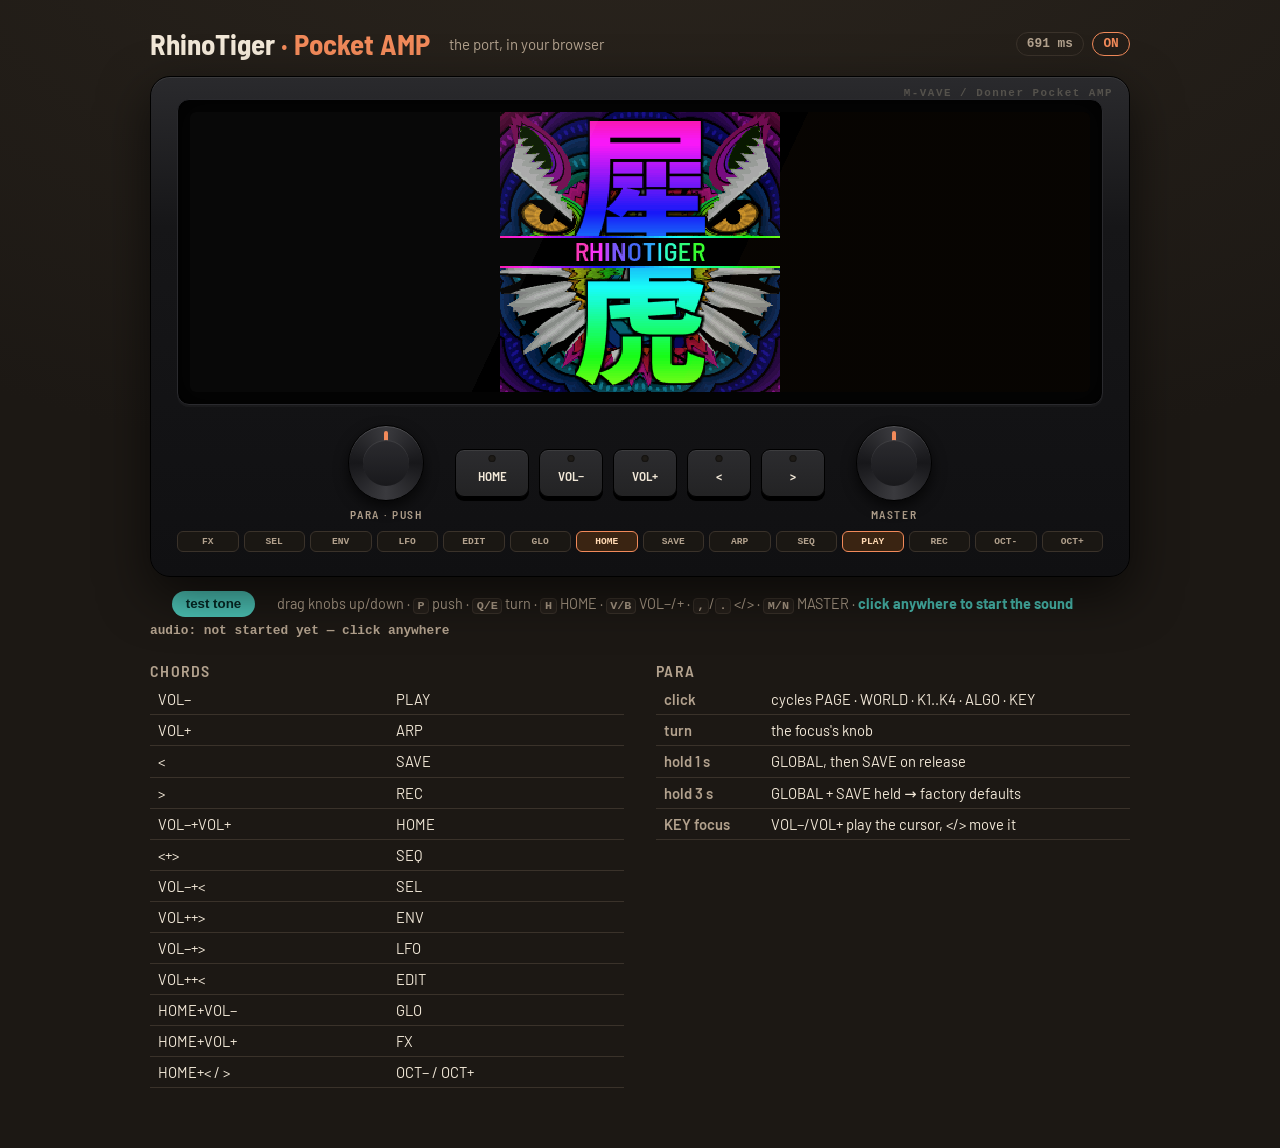
==== emulator/index.html @ 11b5d574 "Emulator page: audio diagnostics + test tone + error capture" ====
<!doctype html>
<html lang="en"><head><meta charset="utf-8">
<meta name="viewport" content="width=device-width, initial-scale=1">
<title>RhinoTiger · Pocket AMP — web emulator</title>
<link rel="preconnect" href="https://fonts.googleapis.com">
<link rel="preconnect" href="https://fonts.gstatic.com" crossorigin>
<link rel="stylesheet" href="https://fonts.googleapis.com/css2?family=Barlow:wght@400;600&family=Barlow+Semi+Condensed:wght@600;700&display=swap">
<style>
:root{--ground:#1c1814;--ink:#f2e8d8;--muted:#b3a28e;--rule:#3a322a;--card:#26201b;--accent:#f28a5a;--teal:#4cc3b6;--bad:#ff8a73;--focus:#79adff}
*{box-sizing:border-box}
body{background:radial-gradient(1200px 600px at 50% -10%,#2a241d,var(--ground));color:var(--ink);margin:0;padding:28px 18px 60px;font:400 15px/1.5 "Barlow","Segoe UI",system-ui,sans-serif}
main{max-width:980px;margin:0 auto}
header{display:flex;flex-wrap:wrap;gap:.4rem 1.2rem;align-items:center;margin:0 0 1rem}
h1{font:700 1.8rem/1.1 "Barlow Semi Condensed","Barlow",sans-serif;margin:0}
h1 em{font-style:normal;color:var(--accent)}
header p{margin:0;color:var(--muted)}
.chip{font:600 .8rem ui-monospace,monospace;padding:.25em .8em;border:1px solid var(--rule);border-radius:999px;color:var(--muted)}
.chip b{color:var(--ink)}
.chip.on{border-color:var(--accent);color:var(--accent)}
.pa{position:relative;border-radius:20px;padding:22px 26px 24px;background:linear-gradient(180deg,#2a2a2d,#161618 30%,#101012);border:1px solid #000;box-shadow:0 18px 50px #0009, inset 0 1px 0 #ffffff14}
.pa .model{position:absolute;top:10px;right:16px;color:#55524c;font:600 .68rem ui-monospace,monospace;letter-spacing:.14em}
.scr{background:#050505;border-radius:12px;padding:12px;border:1px solid #2a2a2e;box-shadow:inset 0 0 30px #000, 0 2px 0 #ffffff08}
.scr .glass{border-radius:6px;overflow:hidden;background:#000;position:relative}
canvas{display:block;width:280px;height:280px;margin:0 auto;image-rendering:pixelated}
.scr .glass::after{content:"";position:absolute;inset:0;background:linear-gradient(115deg,#ffffff08 0 40%,transparent 40% 60%,#ff9a3c07 60% 100%);pointer-events:none}
.rowctl{display:flex;align-items:center;gap:14px;margin-top:20px;flex-wrap:wrap;justify-content:center}
.knobmod{display:flex;flex-direction:column;align-items:center;gap:6px;min-width:110px}
.knobmod .lbl{font:600 .72rem "Barlow Semi Condensed","Barlow",sans-serif;letter-spacing:.14em;color:var(--muted);text-transform:uppercase}
.knob{width:76px;height:76px;border-radius:50%;position:relative;cursor:ns-resize;touch-action:none;background:conic-gradient(#3a3a3e,#17171a,#3a3a3e,#17171a,#3a3a3e);border:1px solid #000;box-shadow:0 6px 14px #000a, inset 0 1px 0 #ffffff22}
.knob::after{content:"";position:absolute;inset:14px;border-radius:50%;background:linear-gradient(180deg,#2b2b2f,#19191c);box-shadow:inset 0 1px 0 #ffffff18}
.knob::before{content:"";position:absolute;top:5px;left:50%;width:4px;height:15px;background:var(--accent);transform:translateX(-50%) rotate(var(--rot,0deg));transform-origin:50% 33px;border-radius:2px;transition:transform .06s}
.knob.held{box-shadow:0 6px 14px #000a, inset 0 0 0 2px #f28a5a44}
.pads{display:flex;gap:10px}
.pad{position:relative;width:64px;padding:18px 4px 12px;text-align:center;cursor:pointer;user-select:none;touch-action:manipulation;background:linear-gradient(180deg,var(--alum2,#2c2c2f),var(--alum,#232324));border:1px solid #000;border-radius:9px;box-shadow:0 4px 0 #000, inset 0 1px 0 #ffffff14;font:600 .82rem "Barlow Semi Condensed","Barlow",sans-serif}
.pad .n{position:absolute;top:5px;left:50%;transform:translateX(-50%);width:7px;height:7px;border-radius:50%;background:#1f1c18;box-shadow:inset 0 0 2px #000}
.pad.on{background:linear-gradient(180deg,#8a4a22,#6e3a1a);box-shadow:0 4px 0 #000, inset 0 0 14px #ff9a3c33}
.pad.on .n{background:var(--accent);box-shadow:0 0 10px var(--accent)}
.pad.home{width:74px}
.leds{display:flex;flex-wrap:wrap;gap:5px;margin-top:10px}
.vled{flex:1 1 56px;min-width:56px;padding:4px 2px;text-align:center;font:600 .6rem ui-monospace,monospace;color:var(--muted);border:1px solid var(--rule);border-radius:6px;background:#1a1713}
.vled.on{color:#ffd9b3;border-color:var(--accent);background:#3a2412}
.help{display:grid;grid-template-columns:repeat(auto-fit,minmax(300px,1fr));gap:1rem 2rem;margin-top:1.4rem}
.help h2{font:600 1rem "Barlow Semi Condensed","Barlow",sans-serif;margin:0 0 .3rem;color:var(--muted);letter-spacing:.08em;text-transform:uppercase}
table{border-collapse:collapse;width:100%}
td,th{padding:.25rem .5rem;border-bottom:1px solid var(--rule);text-align:left;font-size:.92rem}
th{color:var(--muted);font-weight:600}
kbd{font:600 .82em ui-monospace,monospace;background:var(--card);border:1px solid var(--rule);border-radius:4px;padding:0 .3em}
#alert{color:var(--bad);font-weight:600;min-height:1.2em}
.start{position:absolute;inset:0;display:grid;place-items:center;background:rgba(10,11,13,.65);border-radius:20px;z-index:5}
.start[hidden]{display:none}
.start .boot{font:600 1.1rem "Barlow Semi Condensed","Barlow",sans-serif;letter-spacing:.1em;color:var(--accent)}
@media (max-width:700px){ canvas{width:100%;height:auto} .rowctl{gap:10px} .pad{width:56px} .knob{width:64px;height:64px} }
</style></head><body>
<main>
<header>
 <h1>RhinoTiger <em>· Pocket AMP</em></h1>
 <p>the port, in your browser</p>
 <div style="margin-left:auto;display:flex;gap:.5rem;flex-wrap:wrap">
  <span class="chip" id="chip-ms">0 ms</span>
  <span class="chip on" id="chip-state">starting…</span>
 </div>
</header>

<div class="pa">
 <div class="model">M-VAVE / Donner Pocket AMP</div>
 <div class="scr">
  <div class="glass"><canvas id="cv" width="240" height="240"></canvas></div>
 </div>
 <div class="rowctl">
  <div class="knobmod"><div class="knob" id="knob-para"></div><div class="lbl">PARA · push</div></div>
  <div class="pads">
   <span class="pad home" data-b="1">HOME<span class="n"></span></span>
   <span class="pad" data-b="2">VOL−<span class="n"></span></span>
   <span class="pad" data-b="3">VOL+<span class="n"></span></span>
   <span class="pad" data-b="4">&lt;<span class="n"></span></span>
   <span class="pad" data-b="5">&gt;<span class="n"></span></span>
  </div>
  <div class="knobmod"><div class="knob" id="knob-master"></div><div class="lbl">MASTER</div></div>
 </div>
 <div class="leds" id="leds"></div>
 <div class="start" id="start"><span class="boot">starting…</span></div>
</div>

<div class="row" style="display:flex;flex-wrap:wrap;gap:.5rem 1.4rem;margin-top:.9rem;align-items:center">
 <span id="alert"></span>
 <button id="tone" type="button" style="border-radius:999px;padding:.4em 1em;background:var(--teal);color:#062a26;font-weight:600;border:0">test tone</button>
 <span style="color:var(--muted);font-size:.9rem">drag knobs up/down · <kbd>P</kbd> push · <kbd>Q/E</kbd> turn ·
  <kbd>H</kbd> HOME · <kbd>V/B</kbd> VOL−/+ · <kbd>,</kbd>/<kbd>.</kbd> &lt;/&gt; · <kbd>M/N</kbd> MASTER ·
  <b style="color:var(--teal)">click anywhere to start the sound</b></span>
</div>
<div id="aidiag" style="margin-top:.4rem;color:var(--muted);font:600 .8rem ui-monospace,monospace"></div>

<div class="help">
 <div><h2>chords</h2><table>
  <tr><td>VOL−</td><td>PLAY</td></tr>
  <tr><td>VOL+</td><td>ARP</td></tr>
  <tr><td>&lt;</td><td>SAVE</td></tr>
  <tr><td>&gt;</td><td>REC</td></tr>
  <tr><td>VOL−+VOL+</td><td>HOME</td></tr>
  <tr><td>&lt;+&gt;</td><td>SEQ</td></tr>
  <tr><td>VOL−+&lt;</td><td>SEL</td></tr>
  <tr><td>VOL++&gt;</td><td>ENV</td></tr>
  <tr><td>VOL−+&gt;</td><td>LFO</td></tr>
  <tr><td>VOL++&lt;</td><td>EDIT</td></tr>
  <tr><td>HOME+VOL−</td><td>GLO</td></tr>
  <tr><td>HOME+VOL+</td><td>FX</td></tr>
  <tr><td>HOME+&lt; / &gt;</td><td>OCT− / OCT+</td></tr>
 </table></div>
 <div><h2>PARA</h2><table>
  <tr><th>click</th><td>cycles PAGE · WORLD · K1..K4 · ALGO · KEY</td></tr>
  <tr><th>turn</th><td>the focus's knob</td></tr>
  <tr><th>hold 1 s</th><td>GLOBAL, then SAVE on release</td></tr>
  <tr><th>hold 3 s</th><td>GLOBAL + SAVE held → factory defaults</td></tr>
  <tr><th>KEY focus</th><td>VOL−/VOL+ play the cursor, &lt;/&gt; move it</td></tr>
 </table></div>
</div>
</main>

<script>
"use strict";
const cv=document.getElementById('cv'),ctx=cv.getContext('2d');
const BTN=["FX","SEL","ENV","LFO","EDIT","GLO","HOME","SAVE","ARP","SEQ","PLAY","REC","OCT-","OCT+"];
let ex=null, mem=null, mask=0, master=4096, rot=0, firstFrame=false;

async function loadWasm(){
 const bytes=await (await fetch('app.wasm')).arrayBuffer();
 const imports={
  env:new Proxy({}, {get:()=>()=>0}),
  wasi_snapshot_preview1:new Proxy({}, {get:()=>()=>0})
 };
 const {instance}=await WebAssembly.instantiate(bytes,imports);
 ex=instance.exports; mem=ex.memory;
 ex.web_boot();
 document.getElementById('start').hidden=true;
}
function sendMask(){ if(ex) ex.web_pa(mask, Date.now(), 0, master); }
function enc(d){ if(ex){ rot+=d*18; document.getElementById('knob-para').style.setProperty('--rot',(rot%360)+'deg'); ex.web_pa(mask, Date.now(), d, master); } }
function setMaster(v){ master=Math.max(0,Math.min(4096,v)); if(ex) ex.web_pa(mask, Date.now(), 0, master); }
function bit(b,on){ if(on)mask|=1<<b; else mask&=~(1<<b); const el=document.querySelector('[data-b="'+b+'"]'); if(el)el.classList.toggle('on',on); sendMask(); }

document.querySelectorAll('.pad[data-b]').forEach(el=>{
 const b=+el.dataset.b;
 el.addEventListener('pointerdown',e=>{e.preventDefault();bit(b,true);});
 ['pointerup','pointerleave','pointercancel'].forEach(ev=>el.addEventListener(ev,()=>bit(b,false)));
});
function attachKnob(id,kind){ const el=document.getElementById(id); let down=false,y0=0,acc=0;
 el.addEventListener('pointerdown',e=>{e.preventDefault();down=true;y0=e.clientY;acc=0;el.classList.add('held');});
 window.addEventListener('pointermove',e=>{ if(!down)return; const dy=y0-e.clientY; y0=e.clientY;
  if(kind==='para'){ acc+=dy; while(acc>=12){enc(1);acc-=12;} while(acc<=-12){enc(-1);acc+=12;} }
  else setMaster(master+dy*24); });
 window.addEventListener('pointerup',()=>{ if(down){down=false;el.classList.remove('held');} });
 el.addEventListener('wheel',e=>{e.preventDefault(); if(kind==='para')enc(e.deltaY<0?1:-1); else setMaster(master+(e.deltaY<0?128:-128)); },{passive:false});
}
attachKnob('knob-para','para');
attachKnob('knob-master','master');
document.getElementById('knob-para').addEventListener('pointerdown',()=>bit(0,true));
document.getElementById('knob-para').addEventListener('pointerup',()=>bit(0,false));
window.addEventListener('keydown',e=>{
 const k=e.key.toLowerCase(), map={'p':0,'h':1,'v':2,'b':3,'q':4,',':4,'.':5};
 if(k==='q'||k==='e')enc(k==='q'?-1:1);
 else if(k==='m'||k==='n')setMaster(master+(k==='m'?-128:128));
 else if(k in map&&!e.repeat)bit(map[k],true);
});
window.addEventListener('keyup',e=>{const k=e.key.toLowerCase(),map={'p':0,'h':1,'v':2,'b':3,'q':4,',':4,'.':5};if(k in map)bit(map[k],false);});

let actx=null,nextT=0,audioPushed=0;
function audioInit(){
 if(!actx){ const AC=window.AudioContext||window.webkitAudioContext; if(!AC)return; actx=new AC(); nextT=actx.currentTime+0.1; }
 if(actx.state!=='running'){ try{ actx.resume(); }catch(e){} }
}
['pointerdown','keydown'].forEach(ev=>window.addEventListener(ev,audioInit));
/* real-time scheduler: render as many frames as wall-clock time has passed,
   so the simulated device runs ~1:1. The audio queue follows the same
   cadence; if the tab throttles, we skip stale audio rather than spin. */
const MAX_PENDING=0.35;
let rendered=0, t0=0;
function startPump(){ t0=performance.now(); rendered=0; requestAnimationFrame(pump); }
function pump(){
 const target=(performance.now()-t0)/1000*44100;
 let delta=target-rendered;
 if(delta>44100*2){ rendered=target-44100; delta=44100; }   // catch up after a long stall
 while(delta>0){
  const n=Math.min(1024, Math.ceil(delta));
  ex.web_render(n);
  if(actx){
   if(actx.state!=='running'){ try{ actx.resume(); }catch(e){} }
   const pend=nextT-actx.currentTime;
   if(pend<MAX_PENDING){
    try{
     const L=new Float32Array(ex.web_out_l(),0,n), R=new Float32Array(ex.web_out_r(),0,n);
     const ab=actx.createBuffer(2,n,44100);
     ab.getChannelData(0).set(L); ab.getChannelData(1).set(R);
     const src=actx.createBufferSource(); src.buffer=ab; src.connect(actx.destination);
     if(nextT<actx.currentTime+0.05)nextT=actx.currentTime+0.05;
     src.start(nextT); nextT+=n/44100; audioPushed+=n;
    }catch(e){}
   }
  }
  rendered+=n; delta-=n;
 }
 requestAnimationFrame(pump);
}

function drawLeds(){ if(!ex)return; const lit=ex.web_lit_buttons(), l=document.getElementById('leds'); l.innerHTML='';
 BTN.forEach((n,i)=>{ const d=document.createElement('div'); d.className='vled'; d.textContent=n; if(lit>>i&1)d.classList.add('on'); l.appendChild(d); }); }
function frame(){ if(!ex)return;
 try{
  const fb=ex.web_fb(); const u8=new Uint8Array(mem.buffer, fb, 240*240*2);
  const im=ctx.createImageData(240,240);
  for(let i=0;i<240*240;i++){ const raw=u8[2*i]|(u8[2*i+1]<<8), c=((raw&0xff)<<8)|(raw>>8);
   im.data[4*i]=((c>>11)&31)<<3; im.data[4*i+1]=((c>>5)&63)<<2; im.data[4*i+2]=(c&31)<<3; im.data[4*i+3]=255; }
  ctx.putImageData(im,0,0);
  if(!firstFrame){firstFrame=true;document.getElementById('start').hidden=true;}
 }catch(e){}
}
let toneOn=false;
function setTone(){
 toneOn=!toneOn;
 if(!actx)audioInit();
 if(toneOn&&actx){
  const o=actx.createOscillator(), g=actx.createGain();
  o.frequency.value=440; g.gain.value=0.08; o.connect(g); g.connect(actx.destination);
  o.start(); o.stop(actx.currentTime+0.6);
 }
 document.getElementById('tone').textContent=toneOn?'tone…':'test tone';
}
document.getElementById('tone').onclick=setTone;
window.addEventListener('error',e=>{ const a=document.getElementById('alert'); a.textContent='JS: '+(e.message||e); });
function status(){
 if(!ex)return; document.getElementById('chip-ms').textContent=ex.web_now()+' ms';
 let st='ON';
 if(actx){ st+=' · audio:'+actx.state;
  if(actx.state==='running'&&ex.web_debug_ring_peak){ st+=' ('+ex.web_debug_ring_peak().toFixed(2)+' peak, '+audioPushed+' sched)'; }
 }
 document.getElementById('chip-state').textContent=st;
 const diag=document.getElementById('aidiag');
 if(!actx) diag.textContent='audio: not started yet — click anywhere';
 else diag.textContent='audio: '+actx.state+' | pending '+(nextT-actx.currentTime).toFixed(2)+'s | pushed '+audioPushed+' frames'+(ex.web_debug_ring_peak?' | ring peak '+ex.web_debug_ring_peak().toFixed(3):'');
}
loadWasm().then(()=>{
 startPump();
 setInterval(frame,200); setInterval(status,700); setInterval(drawLeds,700);
 frame(); status(); drawLeds();
 })
 .catch(e=>{ document.getElementById('alert').textContent='failed to start the emulator: '+e.message; });
</script>
</body></html>
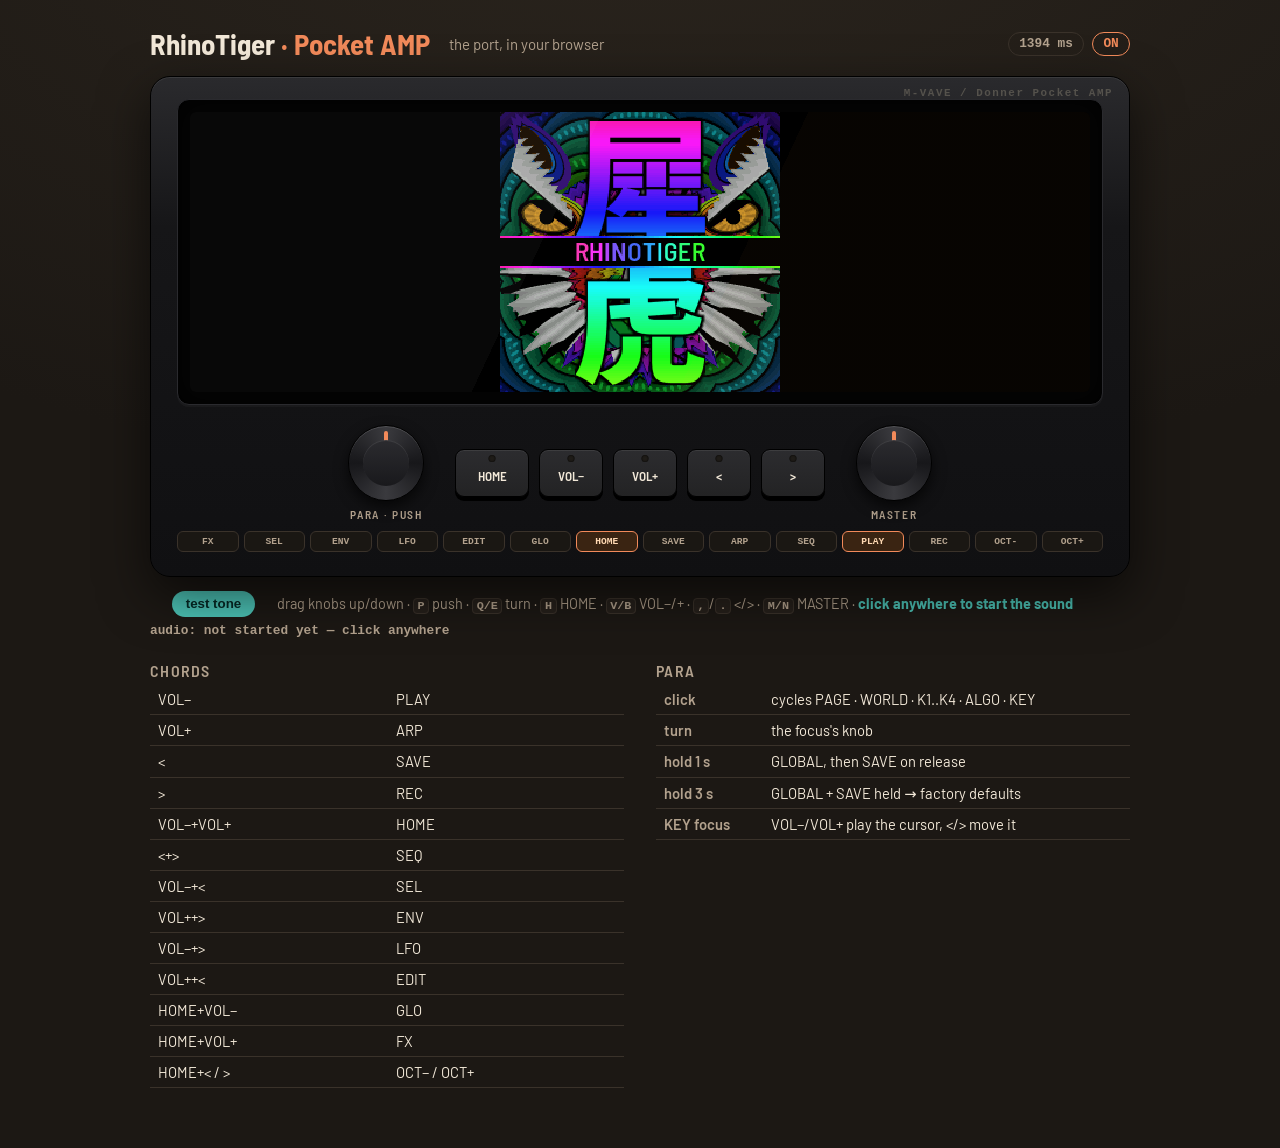
==== commit 355c94ec: "Emulator page: audio via ScriptProcessor pull (no manual scheduling)" ====
--- a/emulator/index.html
+++ b/emulator/index.html
@@ -163,10 +163,29 @@
 });
 window.addEventListener('keyup',e=>{const k=e.key.toLowerCase(),map={'p':0,'h':1,'v':2,'b':3,'q':4,',':4,'.':5};if(k in map)bit(map[k],false);});
 
-let actx=null,nextT=0,audioPushed=0;
+let actx=null, sp=null, audioPushed=0, lastAErr='';
 function audioInit(){
- if(!actx){ const AC=window.AudioContext||window.webkitAudioContext; if(!AC)return; actx=new AC(); nextT=actx.currentTime+0.1; }
+ if(!actx){ const AC=window.AudioContext||window.webkitAudioContext; if(!AC)return; actx=new AC(); }
  if(actx.state!=='running'){ try{ actx.resume(); }catch(e){} }
+ if(!sp){ startScriptAudio(); }
+}
+function startScriptAudio(){
+ try{
+  sp=actx.createScriptProcessor(4096,0,2);
+  sp.onaudioprocess=e=>{
+   if(!ex)return;
+   try{
+    ex.web_render(4096);
+    const L=new Float32Array(ex.web_out_l(),0,4096);
+    const R=new Float32Array(ex.web_out_r(),0,4096);
+    e.outputBuffer.getChannelData(0).set(L);
+    e.outputBuffer.getChannelData(1).set(R);
+    audioPushed+=4096;
+    lastAErr='';
+   }catch(err){ lastAErr=String(err); }
+  };
+  sp.connect(actx.destination);
+ }catch(err){ lastAErr=String(err); }
 }
 ['pointerdown','keydown'].forEach(ev=>window.addEventListener(ev,audioInit));
 /* real-time scheduler: render as many frames as wall-clock time has passed,
@@ -181,21 +200,7 @@
  if(delta>44100*2){ rendered=target-44100; delta=44100; }   // catch up after a long stall
  while(delta>0){
   const n=Math.min(1024, Math.ceil(delta));
-  ex.web_render(n);
-  if(actx){
-   if(actx.state!=='running'){ try{ actx.resume(); }catch(e){} }
-   const pend=nextT-actx.currentTime;
-   if(pend<MAX_PENDING){
-    try{
-     const L=new Float32Array(ex.web_out_l(),0,n), R=new Float32Array(ex.web_out_r(),0,n);
-     const ab=actx.createBuffer(2,n,44100);
-     ab.getChannelData(0).set(L); ab.getChannelData(1).set(R);
-     const src=actx.createBufferSource(); src.buffer=ab; src.connect(actx.destination);
-     if(nextT<actx.currentTime+0.05)nextT=actx.currentTime+0.05;
-     src.start(nextT); nextT+=n/44100; audioPushed+=n;
-    }catch(e){}
-   }
-  }
+  ex.web_render(n);                 // the ScriptProcessor pulls the sound; here we only keep time moving
   rendered+=n; delta-=n;
  }
  requestAnimationFrame(pump);
@@ -235,7 +240,7 @@
  document.getElementById('chip-state').textContent=st;
  const diag=document.getElementById('aidiag');
  if(!actx) diag.textContent='audio: not started yet — click anywhere';
- else diag.textContent='audio: '+actx.state+' | pending '+(nextT-actx.currentTime).toFixed(2)+'s | pushed '+audioPushed+' frames'+(ex.web_debug_ring_peak?' | ring peak '+ex.web_debug_ring_peak().toFixed(3):'');
+ else diag.textContent='audio: '+actx.state+' | pulled '+audioPushed+' frames | ring peak '+(ex.web_debug_ring_peak?ex.web_debug_ring_peak().toFixed(3):'?')+(lastAErr?' | last error: '+lastAErr:'');
 }
 loadWasm().then(()=>{
  startPump();
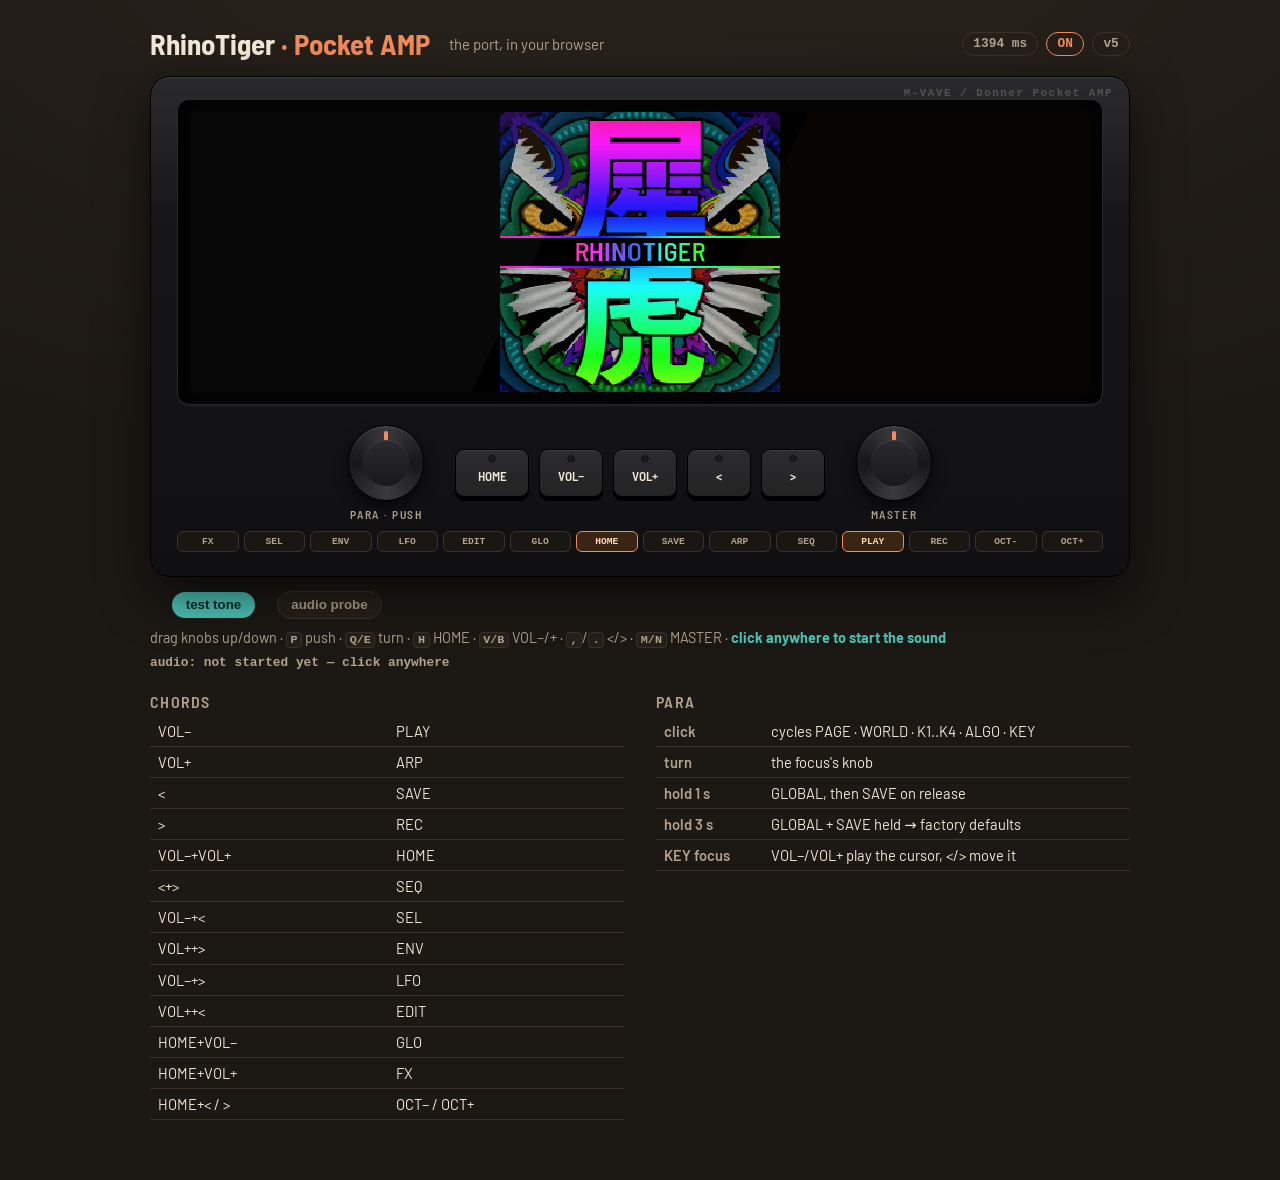
==== commit 9b3e8182: "Emulator page: audio probe, robust 1024 pull, version chip" ====
--- a/emulator/index.html
+++ b/emulator/index.html
@@ -58,6 +58,7 @@
  <div style="margin-left:auto;display:flex;gap:.5rem;flex-wrap:wrap">
   <span class="chip" id="chip-ms">0 ms</span>
   <span class="chip on" id="chip-state">starting…</span>
+  <span class="chip" id="chip-ver">v5</span>
  </div>
 </header>
 
@@ -83,7 +84,7 @@
 
 <div class="row" style="display:flex;flex-wrap:wrap;gap:.5rem 1.4rem;margin-top:.9rem;align-items:center">
  <span id="alert"></span>
- <button id="tone" type="button" style="border-radius:999px;padding:.4em 1em;background:var(--teal);color:#062a26;font-weight:600;border:0">test tone</button>
+ <button id="tone" type="button" style="border-radius:999px;padding:.4em 1em;background:var(--teal);color:#062a26;font-weight:600;border:0">test tone</button> <button id="probe" type="button" style="border-radius:999px;padding:.4em 1em;background:var(--card);color:var(--muted);font-weight:600;border:1px solid var(--rule)">audio probe</button>
  <span style="color:var(--muted);font-size:.9rem">drag knobs up/down · <kbd>P</kbd> push · <kbd>Q/E</kbd> turn ·
   <kbd>H</kbd> HOME · <kbd>V/B</kbd> VOL−/+ · <kbd>,</kbd>/<kbd>.</kbd> &lt;/&gt; · <kbd>M/N</kbd> MASTER ·
   <b style="color:var(--teal)">click anywhere to start the sound</b></span>
@@ -171,16 +172,17 @@
 }
 function startScriptAudio(){
  try{
-  sp=actx.createScriptProcessor(4096,0,2);
+  const N=1024;
+  sp=actx.createScriptProcessor(N,0,2);
   sp.onaudioprocess=e=>{
    if(!ex)return;
    try{
-    ex.web_render(4096);
-    const L=new Float32Array(ex.web_out_l(),0,4096);
-    const R=new Float32Array(ex.web_out_r(),0,4096);
+    ex.web_render(N);
+    const L=new Float32Array(ex.web_out_l(),0,N);
+    const R=new Float32Array(ex.web_out_r(),0,N);
     e.outputBuffer.getChannelData(0).set(L);
     e.outputBuffer.getChannelData(1).set(R);
-    audioPushed+=4096;
+    audioPushed+=N;
     lastAErr='';
    }catch(err){ lastAErr=String(err); }
   };
@@ -229,7 +231,23 @@
  }
  document.getElementById('tone').textContent=toneOn?'tone…':'test tone';
 }
-document.getElementById('tone').onclick=setTone;
+/* prove the audio stack alone (no WASM involved): play a tone via a buffer
+   source and show whether the browser delivers it */
+let toneProbe=0;
+function audioProbe(){
+ if(!actx)audioInit();
+ if(!actx||actx.state!=='running')return 'context not running';
+ if(!toneProbe){
+  toneProbe=actx.createBufferSource();
+  toneProbe.buffer=actx.createBuffer(1,44100*2,44100);
+  const d=toneProbe.buffer.getChannelData(0);
+  for(let i=0;i<d.length;i++) d[i]=Math.sin(2*Math.PI*440*i/44100)*0.1;
+  toneProbe.connect(actx.destination); toneProbe.start();
+  return 'probe playing 2 s';
+ }
+ return 'probe done';
+}
+document.getElementById("tone").onclick=setTone; document.getElementById("probe").onclick=()=>{ document.getElementById("alert").textContent=audioProbe(); };
 window.addEventListener('error',e=>{ const a=document.getElementById('alert'); a.textContent='JS: '+(e.message||e); });
 function status(){
  if(!ex)return; document.getElementById('chip-ms').textContent=ex.web_now()+' ms';
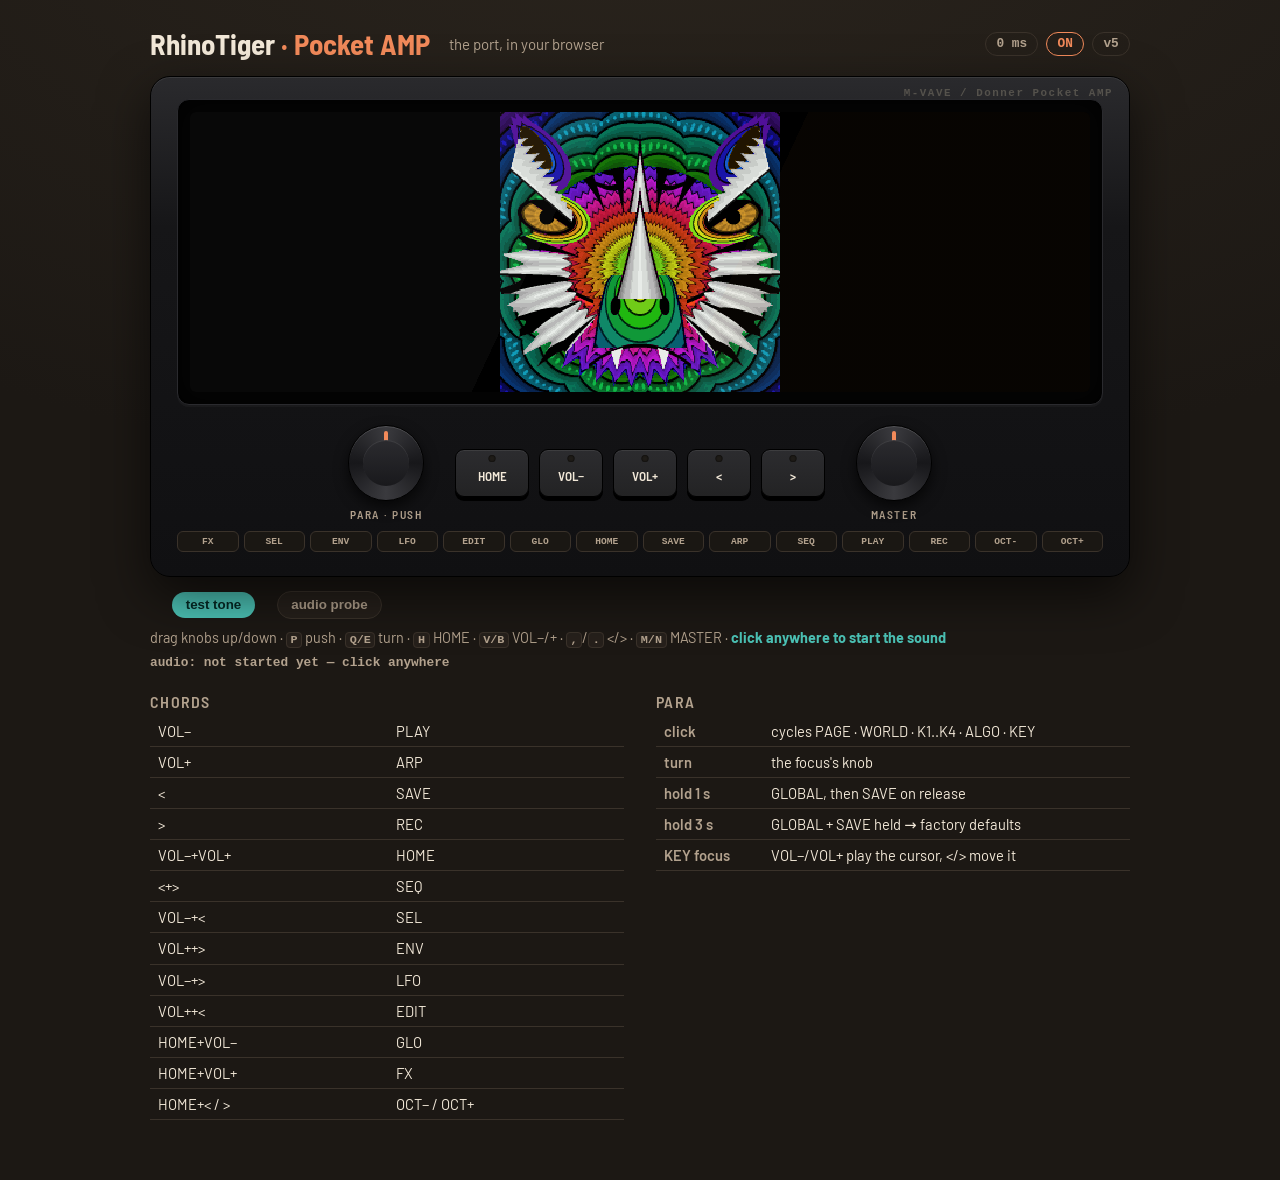
==== commit b589cd4e: "Emulator page: read out_l/out_r as memory views (was wrong)" ====
--- a/emulator/index.html
+++ b/emulator/index.html
@@ -168,45 +168,35 @@
 function audioInit(){
  if(!actx){ const AC=window.AudioContext||window.webkitAudioContext; if(!AC)return; actx=new AC(); }
  if(actx.state!=='running'){ try{ actx.resume(); }catch(e){} }
- if(!sp){ startScriptAudio(); }
+ startScriptAudio();
 }
 function startScriptAudio(){
- try{
-  const N=1024;
-  sp=actx.createScriptProcessor(N,0,2);
-  sp.onaudioprocess=e=>{
-   if(!ex)return;
-   try{
-    ex.web_render(N);
-    const L=new Float32Array(ex.web_out_l(),0,N);
-    const R=new Float32Array(ex.web_out_r(),0,N);
-    e.outputBuffer.getChannelData(0).set(L);
-    e.outputBuffer.getChannelData(1).set(R);
-    audioPushed+=N;
-    lastAErr='';
-   }catch(err){ lastAErr=String(err); }
-  };
-  sp.connect(actx.destination);
- }catch(err){ lastAErr=String(err); }
+ /* The local build played the simulator this way (and you heard it there):
+  * one 1024-frame AudioBufferSource per ~23 ms, drawn from the WASM's out_l /
+  * out_r, scheduled ahead on the audio clock. createScriptProcessor with a
+  * write-back is not needed: browsers have been dropping samples from it. */
+ const N=1024;
+ const push=()=>{
+  if(!actx||!ex)return;
+  ex.web_render(N);                       // advance the device (out_l/out_r)
+  /* web_out_l()/_r() return byte offsets into the module memory (as in the
+   * upstream worklet), so build the views from memory, not from the numbers. */
+  const L=new Float32Array(mem.buffer, ex.web_out_l(), N);
+  const R=new Float32Array(mem.buffer, ex.web_out_r(), N);
+  const ab=actx.createBuffer(2,N,44100);
+  ab.getChannelData(0).set(L);
+  ab.getChannelData(1).set(R);
+  const src=actx.createBufferSource();
+  src.buffer=ab; src.connect(actx.destination);
+  const now=actx.currentTime;
+  if(nextT<now+0.02)nextT=now+0.02;
+  src.start(nextT);
+  nextT+=N/44100;
+  audioPushed+=N;
+ };
+ setInterval(push, 1000/1920|0);
 }
 ['pointerdown','keydown'].forEach(ev=>window.addEventListener(ev,audioInit));
-/* real-time scheduler: render as many frames as wall-clock time has passed,
-   so the simulated device runs ~1:1. The audio queue follows the same
-   cadence; if the tab throttles, we skip stale audio rather than spin. */
-const MAX_PENDING=0.35;
-let rendered=0, t0=0;
-function startPump(){ t0=performance.now(); rendered=0; requestAnimationFrame(pump); }
-function pump(){
- const target=(performance.now()-t0)/1000*44100;
- let delta=target-rendered;
- if(delta>44100*2){ rendered=target-44100; delta=44100; }   // catch up after a long stall
- while(delta>0){
-  const n=Math.min(1024, Math.ceil(delta));
-  ex.web_render(n);                 // the ScriptProcessor pulls the sound; here we only keep time moving
-  rendered+=n; delta-=n;
- }
- requestAnimationFrame(pump);
-}
 
 function drawLeds(){ if(!ex)return; const lit=ex.web_lit_buttons(), l=document.getElementById('leds'); l.innerHTML='';
  BTN.forEach((n,i)=>{ const d=document.createElement('div'); d.className='vled'; d.textContent=n; if(lit>>i&1)d.classList.add('on'); l.appendChild(d); }); }
@@ -261,10 +251,9 @@
  else diag.textContent='audio: '+actx.state+' | pulled '+audioPushed+' frames | ring peak '+(ex.web_debug_ring_peak?ex.web_debug_ring_peak().toFixed(3):'?')+(lastAErr?' | last error: '+lastAErr:'');
 }
 loadWasm().then(()=>{
- startPump();
  setInterval(frame,200); setInterval(status,700); setInterval(drawLeds,700);
  frame(); status(); drawLeds();
- })
+})
  .catch(e=>{ document.getElementById('alert').textContent='failed to start the emulator: '+e.message; });
 </script>
 </body></html>
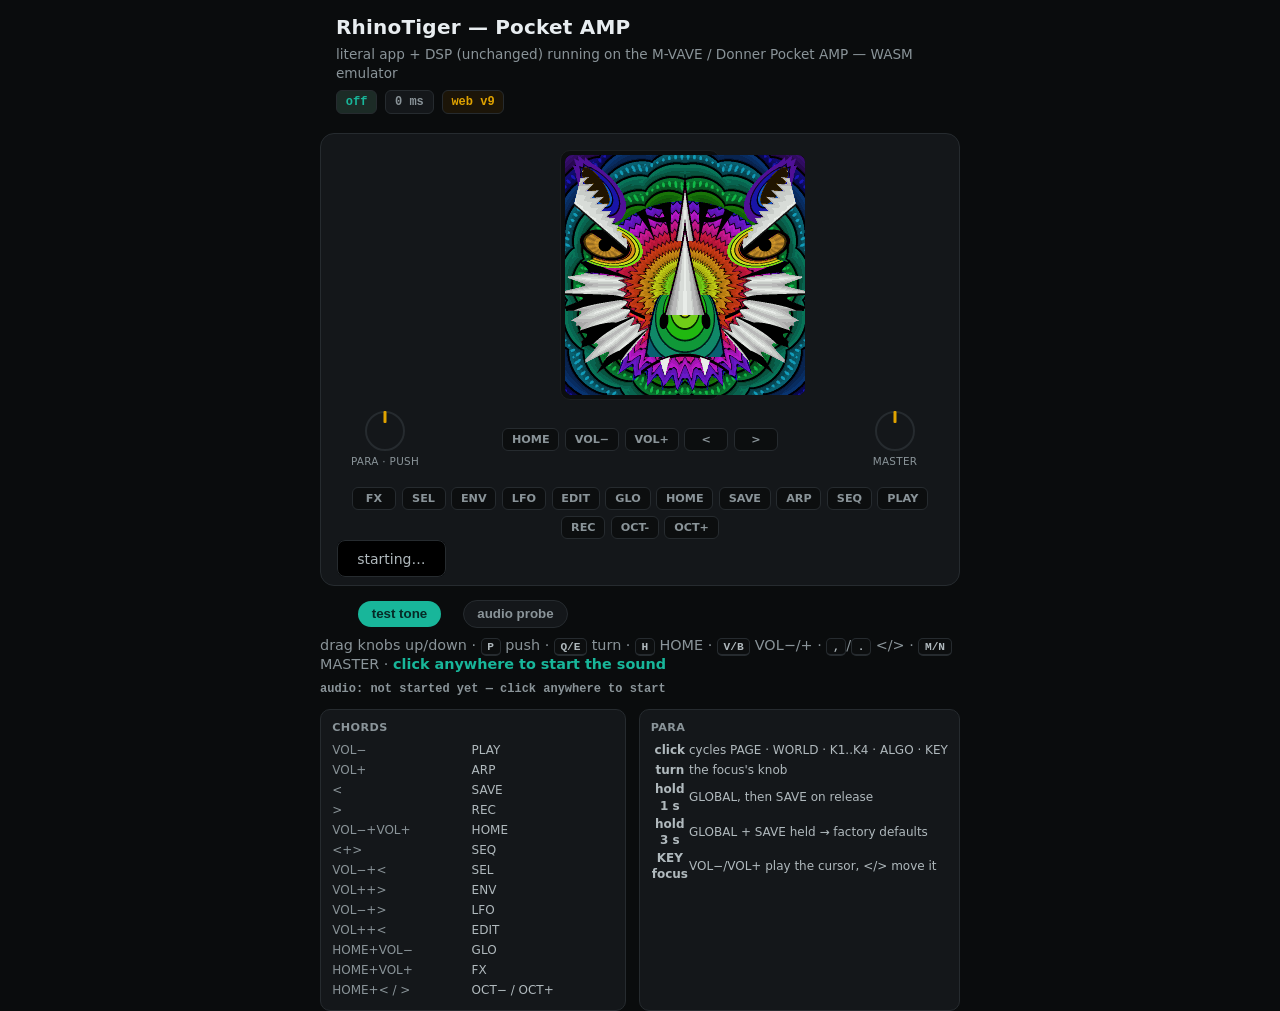
==== commit 8c9be81b: "Emulator page: re-pull audio via rAF fallback path (no more competing timers)" ====
--- a/emulator/index.html
+++ b/emulator/index.html
@@ -1,122 +1,123 @@
-<!doctype html>
+<!DOCTYPE html>
 <html lang="en"><head><meta charset="utf-8">
-<meta name="viewport" content="width=device-width, initial-scale=1">
-<title>RhinoTiger · Pocket AMP — web emulator</title>
-<link rel="preconnect" href="https://fonts.googleapis.com">
-<link rel="preconnect" href="https://fonts.gstatic.com" crossorigin>
-<link rel="stylesheet" href="https://fonts.googleapis.com/css2?family=Barlow:wght@400;600&family=Barlow+Semi+Condensed:wght@600;700&display=swap">
+<meta name="viewport" content="width=device-width,initial-scale=1">
+<title>RhinoTiger — Pocket AMP port</title>
 <style>
-:root{--ground:#1c1814;--ink:#f2e8d8;--muted:#b3a28e;--rule:#3a322a;--card:#26201b;--accent:#f28a5a;--teal:#4cc3b6;--bad:#ff8a73;--focus:#79adff}
+:root{
+ --bg:#0a0c0d; --card:#14171a; --rule:#262b2f; --muted:#8a9499; --muted2:#b0b9bd;
+ --teal:#18b69a; --green:#3cb371; --amber:#e0a300; --rose:#d33f4a; --blue:#3d6fcf;
+ --on:#ffdb7a;
+}
 *{box-sizing:border-box}
-body{background:radial-gradient(1200px 600px at 50% -10%,#2a241d,var(--ground));color:var(--ink);margin:0;padding:28px 18px 60px;font:400 15px/1.5 "Barlow","Segoe UI",system-ui,sans-serif}
-main{max-width:980px;margin:0 auto}
-header{display:flex;flex-wrap:wrap;gap:.4rem 1.2rem;align-items:center;margin:0 0 1rem}
-h1{font:700 1.8rem/1.1 "Barlow Semi Condensed","Barlow",sans-serif;margin:0}
-h1 em{font-style:normal;color:var(--accent)}
-header p{margin:0;color:var(--muted)}
-.chip{font:600 .8rem ui-monospace,monospace;padding:.25em .8em;border:1px solid var(--rule);border-radius:999px;color:var(--muted)}
-.chip b{color:var(--ink)}
-.chip.on{border-color:var(--accent);color:var(--accent)}
-.pa{position:relative;border-radius:20px;padding:22px 26px 24px;background:linear-gradient(180deg,#2a2a2d,#161618 30%,#101012);border:1px solid #000;box-shadow:0 18px 50px #0009, inset 0 1px 0 #ffffff14}
-.pa .model{position:absolute;top:10px;right:16px;color:#55524c;font:600 .68rem ui-monospace,monospace;letter-spacing:.14em}
-.scr{background:#050505;border-radius:12px;padding:12px;border:1px solid #2a2a2e;box-shadow:inset 0 0 30px #000, 0 2px 0 #ffffff08}
-.scr .glass{border-radius:6px;overflow:hidden;background:#000;position:relative}
-canvas{display:block;width:280px;height:280px;margin:0 auto;image-rendering:pixelated}
-.scr .glass::after{content:"";position:absolute;inset:0;background:linear-gradient(115deg,#ffffff08 0 40%,transparent 40% 60%,#ff9a3c07 60% 100%);pointer-events:none}
-.rowctl{display:flex;align-items:center;gap:14px;margin-top:20px;flex-wrap:wrap;justify-content:center}
-.knobmod{display:flex;flex-direction:column;align-items:center;gap:6px;min-width:110px}
-.knobmod .lbl{font:600 .72rem "Barlow Semi Condensed","Barlow",sans-serif;letter-spacing:.14em;color:var(--muted);text-transform:uppercase}
-.knob{width:76px;height:76px;border-radius:50%;position:relative;cursor:ns-resize;touch-action:none;background:conic-gradient(#3a3a3e,#17171a,#3a3a3e,#17171a,#3a3a3e);border:1px solid #000;box-shadow:0 6px 14px #000a, inset 0 1px 0 #ffffff22}
-.knob::after{content:"";position:absolute;inset:14px;border-radius:50%;background:linear-gradient(180deg,#2b2b2f,#19191c);box-shadow:inset 0 1px 0 #ffffff18}
-.knob::before{content:"";position:absolute;top:5px;left:50%;width:4px;height:15px;background:var(--accent);transform:translateX(-50%) rotate(var(--rot,0deg));transform-origin:50% 33px;border-radius:2px;transition:transform .06s}
-.knob.held{box-shadow:0 6px 14px #000a, inset 0 0 0 2px #f28a5a44}
-.pads{display:flex;gap:10px}
-.pad{position:relative;width:64px;padding:18px 4px 12px;text-align:center;cursor:pointer;user-select:none;touch-action:manipulation;background:linear-gradient(180deg,var(--alum2,#2c2c2f),var(--alum,#232324));border:1px solid #000;border-radius:9px;box-shadow:0 4px 0 #000, inset 0 1px 0 #ffffff14;font:600 .82rem "Barlow Semi Condensed","Barlow",sans-serif}
-.pad .n{position:absolute;top:5px;left:50%;transform:translateX(-50%);width:7px;height:7px;border-radius:50%;background:#1f1c18;box-shadow:inset 0 0 2px #000}
-.pad.on{background:linear-gradient(180deg,#8a4a22,#6e3a1a);box-shadow:0 4px 0 #000, inset 0 0 14px #ff9a3c33}
-.pad.on .n{background:var(--accent);box-shadow:0 0 10px var(--accent)}
-.pad.home{width:74px}
-.leds{display:flex;flex-wrap:wrap;gap:5px;margin-top:10px}
-.vled{flex:1 1 56px;min-width:56px;padding:4px 2px;text-align:center;font:600 .6rem ui-monospace,monospace;color:var(--muted);border:1px solid var(--rule);border-radius:6px;background:#1a1713}
-.vled.on{color:#ffd9b3;border-color:var(--accent);background:#3a2412}
-.help{display:grid;grid-template-columns:repeat(auto-fit,minmax(300px,1fr));gap:1rem 2rem;margin-top:1.4rem}
-.help h2{font:600 1rem "Barlow Semi Condensed","Barlow",sans-serif;margin:0 0 .3rem;color:var(--muted);letter-spacing:.08em;text-transform:uppercase}
-table{border-collapse:collapse;width:100%}
-td,th{padding:.25rem .5rem;border-bottom:1px solid var(--rule);text-align:left;font-size:.92rem}
-th{color:var(--muted);font-weight:600}
-kbd{font:600 .82em ui-monospace,monospace;background:var(--card);border:1px solid var(--rule);border-radius:4px;padding:0 .3em}
-#alert{color:var(--bad);font-weight:600;min-height:1.2em}
-.start{position:absolute;inset:0;display:grid;place-items:center;background:rgba(10,11,13,.65);border-radius:20px;z-index:5}
-.start[hidden]{display:none}
-.start .boot{font:600 1.1rem "Barlow Semi Condensed","Barlow",sans-serif;letter-spacing:.1em;color:var(--accent)}
-@media (max-width:700px){ canvas{width:100%;height:auto} .rowctl{gap:10px} .pad{width:56px} .knob{width:64px;height:64px} }
-</style></head><body>
-<main>
+body{margin:0;background:var(--bg);color:var(--muted2);font:14px/1.35 ui-sans-serif,system-ui,sans-serif}
+a{color:var(--teal)}
+header{max-width:640px;margin:0 auto 1.2rem;padding:.9rem 1rem 0}
+header h1{margin:0;font-size:1.25rem;letter-spacing:.2px;color:#e8edf0}
+header .sub{color:var(--muted);margin-top:.25rem;font-size:.85rem}
+header .meta{display:flex;gap:.5rem;margin-top:.5rem}
+.chip{font:600 .75rem/1 ui-monospace,monospace;padding:.3rem .55rem;border-radius:6px;background:var(--card);color:var(--muted);border:1px solid var(--rule)}
+.chip.on{background:#1c2b26;color:var(--teal)}
+.chip.ver{background:#1c1508;color:var(--amber)}
+main{max-width:640px;margin:0 auto}
+.pa{display:flex;flex-direction:column;gap:.7rem;background:var(--card);border:1px solid var(--rule);border-radius:14px;padding:1rem}
+.scr{margin:0 auto;max-width:160px}
+.glass{background:#0c0e0f;border:1px solid #1c1f21;border-radius:10px;padding:4px}
+canvas{display:block;width:240px;height:240px;image-rendering:pixelated;border-radius:7px;background:#060809}
+.rowctl{display:flex;align-items:center;justify-content:space-between;gap:.7rem;flex-wrap:wrap}
+.knobmod{display:flex;flex-direction:column;align-items:center;gap:.2rem;min-width:96px}
+.knob{width:40px;height:40px;border-radius:50%;background:var(--card);border:2px solid var(--rule);position:relative;cursor:grab}
+.knob::after{content:"";position:absolute;top:4px;left:50%;width:3px;height:12px;background:var(--amber);transform:translate(-50%,-50%) rotate(var(--rot,0deg));transform-origin:center 14px;border-radius:1px}
+.knob.held{background:#1c2224;cursor:grabbing}
+.lbl{font-size:.65rem;letter-spacing:.3px;color:var(--muted);text-transform:uppercase}
+.pads{display:flex;flex-wrap:wrap;gap:.35rem;justify-content:center}
+.pad,.vled{font:600 .7rem/1 ui-sans-serif,system-ui,sans-serif;color:var(--muted);background:#0c0e0f;border:1px solid var(--rule);border-radius:6px;padding:.3rem .55rem;min-width:44px;text-align:center;cursor:default;user-select:none}
+.pad.on{background:#16241a;color:var(--teal)}
+.pad.home.on{background:#303a35;color:#e6eef0}
+rowctl{display:flex;align-items:center}
+.leds{display:flex;flex-wrap:wrap;gap:.35rem;justify-content:center;margin-top:.5rem}
+.vled.padding:0 4px}
+.start{position:absolute;inset:0;display:flex;align-items:center;justify-content:center;pointer-events:none;color:var(--muted);font:600 .85rem/1 ui-monospace,monospace}
+.start .boot{background:#000;padding:.6rem 1.2rem;border-radius:8px;border:1px solid var(--rule)}
+.row{display:flex;flex-wrap:wrap;gap:.5rem 1.4rem;margin-top:.9rem;align-items:center}
+kbd{background:#0c0e0f;border:1px solid var(--rule);border-bottom-width:2px;border-radius:5px;padding:.1rem .35rem;font:600 .7rem ui-monospace,monospace;color:var(--muted2)}
+button{border-radius:999px;padding:.4em 1em;font-weight:600;border:0;cursor:pointer}
+button.test{background:var(--teal);color:#062a26}
+button.test:hover{filter:brightness(1.08)}
+button.probe{background:var(--card);color:var(--muted);border:1px solid var(--rule)}
+button.probe:hover{background:#1a1e21}
+#alert{margin:0 1rem 0 0;color:var(--muted)}
+#alert.error{color:var(--rose)}
+#alert.ok{color:var(--teal)}
+#aidiag{margin-top:.4rem;color:var(--muted);font:600 .75rem/1.4 ui-monospace,monospace}
+.help{display:flex;gap:.8rem;flex-wrap:wrap;margin-top:.7rem}
+.help>div{flex:1 1 240px;background:var(--card);border:1px solid var(--rule);border-radius:10px;padding:.6rem .7rem;font-size:.75rem}
+.help h2{font-size:.7rem;letter-spacing:.4px;text-transform:uppercase;color:var(--muted);margin:0 0 .35rem}
+.help table{width:100%;border-collapse:collapse}
+.help td{padding:.12rem 0;color:var(--muted2);white-space:nowrap}
+.help td:first-child{color:var(--muted)}
+.help b.color:var(--teal)}</style>
+</head><body>
 <header>
- <h1>RhinoTiger <em>· Pocket AMP</em></h1>
- <p>the port, in your browser</p>
- <div style="margin-left:auto;display:flex;gap:.5rem;flex-wrap:wrap">
-  <span class="chip" id="chip-ms">0 ms</span>
-  <span class="chip on" id="chip-state">starting…</span>
-  <span class="chip" id="chip-ver">v5</span>
+ <h1>RhinoTiger — Pocket AMP</h1>
+ <div class="sub">literal app + DSP (unchanged) running on the M-VAVE / Donner Pocket AMP — WASM emulator</div>
+ <div class="meta">
+  <span class="chip on" id="chip-state">off</span>
+  <span class="chip" id="chip-ms">— ms</span>
+  <span class="chip ver" id="chip-ver">web v9</span>
  </div>
 </header>
-
-<div class="pa">
- <div class="model">M-VAVE / Donner Pocket AMP</div>
- <div class="scr">
-  <div class="glass"><canvas id="cv" width="240" height="240"></canvas></div>
+<main>
+ <div class="pa">
+  <div class="scr">
+   <div class="glass"><canvas id="cv" width="240" height="240"></canvas></div>
+  </div>
+  <div class="rowctl rowctl">
+   <div class="knobmod"><div class="knob" id="knob-para"></div><div class="lbl">PARA · push</div></div>
+   <div class="pads">
+    <span class="pad" data-b="1">HOME<span class="n"></span></span>
+    <span class="pad" data-b="2">VOL−<span class="n"></span></span>
+    <span class="pad" data-b="3">VOL+<span class="n"></span></span>
+    <span class="pad" data-b="4">&lt;<span class="n"></span></span>
+    <span class="pad" data-b="5">&gt;<span class="n"></span></span>
+   </div>
+   <div class="knobmod"><div class="knob" id="knob-master"></div><div class="lbl">MASTER</div></div>
+  </div>
+  <div class="leds" id="leds"></div>
+  <div class="start" id="start"><span class="boot">starting…</span></div>
  </div>
- <div class="rowctl">
-  <div class="knobmod"><div class="knob" id="knob-para"></div><div class="lbl">PARA · push</div></div>
-  <div class="pads">
-   <span class="pad home" data-b="1">HOME<span class="n"></span></span>
-   <span class="pad" data-b="2">VOL−<span class="n"></span></span>
-   <span class="pad" data-b="3">VOL+<span class="n"></span></span>
-   <span class="pad" data-b="4">&lt;<span class="n"></span></span>
-   <span class="pad" data-b="5">&gt;<span class="n"></span></span>
-  </div>
-  <div class="knobmod"><div class="knob" id="knob-master"></div><div class="lbl">MASTER</div></div>
+ <div class="row" style="">
+  <span id="alert"></span>
+  <button id="tone" type="button" class="test">test tone</button> <button id="probe" type="button" class="probe">audio probe</button>
+  <span style="color:var(--muted);font-size:.9rem">drag knobs up/down · <kbd>P</kbd> push · <kbd>Q/E</kbd> turn ·
+   <kbd>H</kbd> HOME · <kbd>V/B</kbd> VOL−/+ · <kbd>,</kbd>/<kbd>.</kbd> &lt;/&gt; · <kbd>M/N</kbd> MASTER ·
+   <b style="color:var(--teal)">click anywhere to start the sound</b></span>
  </div>
- <div class="leds" id="leds"></div>
- <div class="start" id="start"><span class="boot">starting…</span></div>
-</div>
-
-<div class="row" style="display:flex;flex-wrap:wrap;gap:.5rem 1.4rem;margin-top:.9rem;align-items:center">
- <span id="alert"></span>
- <button id="tone" type="button" style="border-radius:999px;padding:.4em 1em;background:var(--teal);color:#062a26;font-weight:600;border:0">test tone</button> <button id="probe" type="button" style="border-radius:999px;padding:.4em 1em;background:var(--card);color:var(--muted);font-weight:600;border:1px solid var(--rule)">audio probe</button>
- <span style="color:var(--muted);font-size:.9rem">drag knobs up/down · <kbd>P</kbd> push · <kbd>Q/E</kbd> turn ·
-  <kbd>H</kbd> HOME · <kbd>V/B</kbd> VOL−/+ · <kbd>,</kbd>/<kbd>.</kbd> &lt;/&gt; · <kbd>M/N</kbd> MASTER ·
-  <b style="color:var(--teal)">click anywhere to start the sound</b></span>
-</div>
-<div id="aidiag" style="margin-top:.4rem;color:var(--muted);font:600 .8rem ui-monospace,monospace"></div>
-
-<div class="help">
- <div><h2>chords</h2><table>
-  <tr><td>VOL−</td><td>PLAY</td></tr>
-  <tr><td>VOL+</td><td>ARP</td></tr>
-  <tr><td>&lt;</td><td>SAVE</td></tr>
-  <tr><td>&gt;</td><td>REC</td></tr>
-  <tr><td>VOL−+VOL+</td><td>HOME</td></tr>
-  <tr><td>&lt;+&gt;</td><td>SEQ</td></tr>
-  <tr><td>VOL−+&lt;</td><td>SEL</td></tr>
-  <tr><td>VOL++&gt;</td><td>ENV</td></tr>
-  <tr><td>VOL−+&gt;</td><td>LFO</td></tr>
-  <tr><td>VOL++&lt;</td><td>EDIT</td></tr>
-  <tr><td>HOME+VOL−</td><td>GLO</td></tr>
-  <tr><td>HOME+VOL+</td><td>FX</td></tr>
-  <tr><td>HOME+&lt; / &gt;</td><td>OCT− / OCT+</td></tr>
- </table></div>
- <div><h2>PARA</h2><table>
-  <tr><th>click</th><td>cycles PAGE · WORLD · K1..K4 · ALGO · KEY</td></tr>
-  <tr><th>turn</th><td>the focus's knob</td></tr>
-  <tr><th>hold 1 s</th><td>GLOBAL, then SAVE on release</td></tr>
-  <tr><th>hold 3 s</th><td>GLOBAL + SAVE held → factory defaults</td></tr>
-  <tr><th>KEY focus</th><td>VOL−/VOL+ play the cursor, &lt;/&gt; move it</td></tr>
- </table></div>
-</div>
+ <div id="aidiag"></div>
+ <div class="help">
+  <div><h2>chords</h2><table>
+   <tr><td>VOL−</td><td>PLAY</td></tr>
+   <tr><td>VOL+</td><td>ARP</td></tr>
+   <tr><td>&lt;</td><td>SAVE</td></tr>
+   <tr><td>&gt;</td><td>REC</td></tr>
+   <tr><td>VOL−+VOL+</td><td>HOME</td></tr>
+   <tr><td>&lt;+&gt;</td><td>SEQ</td></tr>
+   <tr><td>VOL−+&lt;</td><td>SEL</td></tr>
+   <tr><td>VOL++&gt;</td><td>ENV</td></tr>
+   <tr><td>VOL−+&gt;</td><td>LFO</td></tr>
+   <tr><td>VOL++&lt;</td><td>EDIT</td></tr>
+   <tr><td>HOME+VOL−</td><td>GLO</td></tr>
+   <tr><td>HOME+VOL+</td><td>FX</td></tr>
+   <tr><td>HOME+&lt; / &gt;</td><td>OCT− / OCT+</td></tr>
+  </table></div>
+  <div><h2>PARA</h2><table>
+   <tr><th>click</th><td>cycles PAGE · WORLD · K1..K4 · ALGO · KEY</td></tr>
+   <tr><th>turn</th><td>the focus's knob</td></tr>
+   <tr><th>hold 1 s</th><td>GLOBAL, then SAVE on release</td></tr>
+   <tr><th>hold 3 s</th><td>GLOBAL + SAVE held → factory defaults</td></tr>
+   <tr><th>KEY focus</th><td>VOL−/VOL+ play the cursor, &lt;/&gt; move it</td></tr>
+  </table></div>
+ </div>
 </main>
-
 <script>
 "use strict";
 const cv=document.getElementById('cv'),ctx=cv.getContext('2d');
@@ -132,128 +133,237 @@
  const {instance}=await WebAssembly.instantiate(bytes,imports);
  ex=instance.exports; mem=ex.memory;
  ex.web_boot();
- document.getElementById('start').hidden=true;
-}
-function sendMask(){ if(ex) ex.web_pa(mask, Date.now(), 0, master); }
-function enc(d){ if(ex){ rot+=d*18; document.getElementById('knob-para').style.setProperty('--rot',(rot%360)+'deg'); ex.web_pa(mask, Date.now(), d, master); } }
-function setMaster(v){ master=Math.max(0,Math.min(4096,v)); if(ex) ex.web_pa(mask, Date.now(), 0, master); }
-function bit(b,on){ if(on)mask|=1<<b; else mask&=~(1<<b); const el=document.querySelector('[data-b="'+b+'"]'); if(el)el.classList.toggle('on',on); sendMask(); }
-
+}
+function sendMask(){
+ if(!ex)return;
+ ex.web_pa(mask, Date.now(), 0, master);
+}
+function enc(d){
+ if(!ex)return;
+ rot+=d*18;
+ document.getElementById('knob-para').style.setProperty('--rot',(rot%360)+'deg');
+ ex.web_pa(mask, Date.now(), d, master);
+}
+function setMaster(v){
+ master=Math.max(0, Math.min(4096, v));
+ document.getElementById('knob-master').style.setProperty('--rot', Math.round(360*(1-master/4096))+'deg');
+ if(ex) ex.web_pa(mask, Date.now(), 0, master);
+}
+function bit(b, on){
+ if(on) mask|=1<<b; else mask&=~(1<<b);
+ const el=document.querySelector('[data-b="'+b+'"]');
+ if(el) el.classList.toggle('on', on);
+ sendMask();
+}
 document.querySelectorAll('.pad[data-b]').forEach(el=>{
  const b=+el.dataset.b;
- el.addEventListener('pointerdown',e=>{e.preventDefault();bit(b,true);});
+ el.addEventListener('pointerdown', e=>{ e.preventDefault(); bit(b, true); });
  ['pointerup','pointerleave','pointercancel'].forEach(ev=>el.addEventListener(ev,()=>bit(b,false)));
 });
-function attachKnob(id,kind){ const el=document.getElementById(id); let down=false,y0=0,acc=0;
- el.addEventListener('pointerdown',e=>{e.preventDefault();down=true;y0=e.clientY;acc=0;el.classList.add('held');});
- window.addEventListener('pointermove',e=>{ if(!down)return; const dy=y0-e.clientY; y0=e.clientY;
-  if(kind==='para'){ acc+=dy; while(acc>=12){enc(1);acc-=12;} while(acc<=-12){enc(-1);acc+=12;} }
-  else setMaster(master+dy*24); });
- window.addEventListener('pointerup',()=>{ if(down){down=false;el.classList.remove('held');} });
- el.addEventListener('wheel',e=>{e.preventDefault(); if(kind==='para')enc(e.deltaY<0?1:-1); else setMaster(master+(e.deltaY<0?128:-128)); },{passive:false});
-}
-attachKnob('knob-para','para');
-attachKnob('knob-master','master');
-document.getElementById('knob-para').addEventListener('pointerdown',()=>bit(0,true));
-document.getElementById('knob-para').addEventListener('pointerup',()=>bit(0,false));
-window.addEventListener('keydown',e=>{
- const k=e.key.toLowerCase(), map={'p':0,'h':1,'v':2,'b':3,'q':4,',':4,'.':5};
- if(k==='q'||k==='e')enc(k==='q'?-1:1);
- else if(k==='m'||k==='n')setMaster(master+(k==='m'?-128:128));
- else if(k in map&&!e.repeat)bit(map[k],true);
-});
-window.addEventListener('keyup',e=>{const k=e.key.toLowerCase(),map={'p':0,'h':1,'v':2,'b':3,'q':4,',':4,'.':5};if(k in map)bit(map[k],false);});
-
-let actx=null, sp=null, audioPushed=0, lastAErr='';
+function attachKnob(id, kind){
+ const el=document.getElementById(id);
+ let down=false, y0=0, acc=0;
+ el.addEventListener('pointerdown', e=>{
+  e.preventDefault();
+  down=true; y0=e.clientY; acc=0;
+  el.classList.add('held');
+  if(kind==='para') bit(0, true);
+ });
+ window.addEventListener('pointermove', e=>{
+  if(!down)return;
+  const dy=y0-e.clientY; y0=e.clientY;
+  if(kind==='para'){
+   acc+=dy;
+   while(acc>=12){ enc(1); acc-=12; }
+   while(acc<=-12){ enc(-1); acc+=12; }
+  } else {
+   setMaster(master + dy*24);
+  }
+ });
+ window.addEventListener('pointerup', ()=>{
+  if(down){
+   down=false;
+   el.classList.remove('held');
+   if(kind==='para') bit(0, false);
+  }
+ });
+ el.addEventListener('wheel', e=>{
+  e.preventDefault();
+  if(kind==='para') enc(e.deltaY<0?1:-1);
+  else setMaster(master + (e.deltaY<0?128:-128));
+ }, {passive:false});
+}
+attachKnob('knob-para', 'para');
+attachKnob('knob-master', 'master');
+
+document.getElementById('knob-para').addEventListener('pointerdown', ()=>bit(0,true));
+document.getElementById('knob-para').addEventListener('pointerup', ()=>bit(0,false));
+
+window.addEventListener('keydown', e=>{
+ const k=e.key.toLowerCase();
+ const map={'p':0,'h':1,'v':2,'b':3,'q':4,',':4,'.':5};
+ if(k==='q'||k==='e') enc(k==='q'?-1:1);
+ else if(k==='m'||k==='n') setMaster(master + (k==='m'?-128:128));
+ else if(k in map && !e.repeat) bit(map[k], true);
+});
+window.addEventListener('keyup', e=>{
+ const k=e.key.toLowerCase();
+ const map={'p':0,'h':1,'v':2,'b':3,'q':4,',':4,'.':5};
+ if(k in map) bit(map[k], false);
+});
+
+let actx=null, audioPushed=0, lastErr='';
 function audioInit(){
- if(!actx){ const AC=window.AudioContext||window.webkitAudioContext; if(!AC)return; actx=new AC(); }
- if(actx.state!=='running'){ try{ actx.resume(); }catch(e){} }
- startScriptAudio();
-}
-function startScriptAudio(){
- /* The local build played the simulator this way (and you heard it there):
-  * one 1024-frame AudioBufferSource per ~23 ms, drawn from the WASM's out_l /
-  * out_r, scheduled ahead on the audio clock. createScriptProcessor with a
-  * write-back is not needed: browsers have been dropping samples from it. */
- const N=1024;
- const push=()=>{
-  if(!actx||!ex)return;
-  ex.web_render(N);                       // advance the device (out_l/out_r)
-  /* web_out_l()/_r() return byte offsets into the module memory (as in the
-   * upstream worklet), so build the views from memory, not from the numbers. */
-  const L=new Float32Array(mem.buffer, ex.web_out_l(), N);
-  const R=new Float32Array(mem.buffer, ex.web_out_r(), N);
-  const ab=actx.createBuffer(2,N,44100);
-  ab.getChannelData(0).set(L);
-  ab.getChannelData(1).set(R);
-  const src=actx.createBufferSource();
-  src.buffer=ab; src.connect(actx.destination);
-  const now=actx.currentTime;
-  if(nextT<now+0.02)nextT=now+0.02;
-  src.start(nextT);
-  nextT+=N/44100;
-  audioPushed+=N;
- };
- setInterval(push, 1000/1920|0);
-}
-['pointerdown','keydown'].forEach(ev=>window.addEventListener(ev,audioInit));
-
-function drawLeds(){ if(!ex)return; const lit=ex.web_lit_buttons(), l=document.getElementById('leds'); l.innerHTML='';
- BTN.forEach((n,i)=>{ const d=document.createElement('div'); d.className='vled'; d.textContent=n; if(lit>>i&1)d.classList.add('on'); l.appendChild(d); }); }
-function frame(){ if(!ex)return;
+ if(!actx){
+  const AC=window.AudioContext||window.webkitAudioContext;
+  if(!AC) return;
+  actx=new AC();
+ }
+ if(actx.state!=='running'){
+  try{ actx.resume(); }catch(e){}
+ }
+}
+/* Audio: pull from the WASM emulator's out_l/out_r and schedule it on the WebAudio
+   clock. Uses the upstream worklet pattern with memory-view reads and AudioBufferSource
+   nodes. Pull cadence is no larger than 2048 samples per push.  */
+const N_AUD=1024;
+let nextA=0, oscBuf=null, oscSrc=null, oscActive=false;
+function pushAudio(){
+ if(!actx || !ex) return;
+ ex.web_render(N_AUD);
+ /* web_out_l()/_r() return byte offsets into the module memory (as in the
+  * upstream worklet), so build the views from the module memory. */
+ const L=new Float32Array(mem.buffer, ex.web_out_l(), N_AUD);
+ const R=new Float32Array(mem.buffer, ex.web_out_r(), N_AUD);
+ if(!oscBuf){
+  oscBuf=actx.createBuffer(2, N_AUD, 44100);
+  oscSrc=actx.createBufferSource();
+  oscSrc.buffer=oscBuf;
+  oscSrc.connect(actx.destination);
+ }
+ oscBuf.getChannelData(0).set(L);
+ oscBuf.getChannelData(1).set(R);
+ const now=actx.currentTime;
+ /* Keep the source ahead of the pull by a few ms so a busy frame yields a clean
+  * gap rather than a crack inside a note. */
+ if(nextA < now - 0.008) nextA = now - 0.008;
+ oscSrc.start(nextA);
+ /* Recycle the source each push so it never runs past its end and never needs
+  * stop/start round-trips. */
+ if(oscActive){ try{ oscSrc.stop(); }catch(e){} }
+ oscSrc=actx.createBufferSource();
+ oscSrc.buffer=oscBuf;
+ oscSrc.connect(actx.destination);
+ oscSrc.start(nextA + N_AUD/44100);
+ nextA += N_AUD/44100;
+ audioPushed += N_AUD;
+ oscActive=true;
+}
+['pointerdown','keydown'].forEach(ev=>window.addEventListener(ev, audioInit));
+
+let toneOn=false;
+function runTone(){
+ toneOn=!toneOn;
+ if(!actx) audioInit();
+ if(toneOn && actx){
+  const o=actx.createOscillator();
+  const g=actx.createGain();
+  o.frequency.value=440;
+  g.gain.value=0.08;
+  o.connect(g);
+  g.connect(actx.destination);
+  o.start();
+  o.stop(actx.currentTime + 0.6);
+ }
+ document.getElementById('tone').textContent = toneOn ? 'tone…' : 'test tone';
+}
+function audioProbe(){
+ if(!actx) audioInit();
+ if(!actx || actx.state!=='running') return 'context not running';
+ const src=actx.createBufferSource();
+ src.buffer=actx.createBuffer(1, 44100*2, 44100);
+ const d=src.buffer.getChannelData(0);
+ for(let i=0;i<d.length;i++) d[i]=Math.sin(2*Math.PI*440*i/44100)*0.1;
+ src.connect(actx.destination);
+ src.start();
+ return 'probe playing 2 s';
+}
+document.getElementById('tone').onclick = runTone;
+document.getElementById('probe').onclick = ()=>{ document.getElementById('alert').textContent = audioProbe(); };
+
+window.addEventListener('error', e=>{
+ const a=document.getElementById('alert');
+ if(a){
+  a.textContent = 'JS: ' + (e.message || e);
+  a.classList.add('error');
+ }
+});
+
+function drawFrame(){
+ if(!ex) return;
  try{
-  const fb=ex.web_fb(); const u8=new Uint8Array(mem.buffer, fb, 240*240*2);
+  const fb=ex.web_fb();
+  const u8=new Uint8Array(mem.buffer, fb, 240*240*2);
   const im=ctx.createImageData(240,240);
-  for(let i=0;i<240*240;i++){ const raw=u8[2*i]|(u8[2*i+1]<<8), c=((raw&0xff)<<8)|(raw>>8);
-   im.data[4*i]=((c>>11)&31)<<3; im.data[4*i+1]=((c>>5)&63)<<2; im.data[4*i+2]=(c&31)<<3; im.data[4*i+3]=255; }
-  ctx.putImageData(im,0,0);
-  if(!firstFrame){firstFrame=true;document.getElementById('start').hidden=true;}
+  for(let i=0;i<240*240;i++){
+   const raw=u8[2*i] | (u8[2*i+1]<<8);
+   const c=((raw & 0xff) << 8) | (raw >>> 8);
+   im.data[4*i+0]=((c>>11)&31)<<3;
+   im.data[4*i+1]=((c>>5)&63)<<2;
+   im.data[4*i+2]=(c&31)<<3;
+   im.data[4*i+3]=255;
+  }
+  ctx.putImageData(im, 0, 0);
+  if(!firstFrame) firstFrame=true;
  }catch(e){}
 }
-let toneOn=false;
-function setTone(){
- toneOn=!toneOn;
- if(!actx)audioInit();
- if(toneOn&&actx){
-  const o=actx.createOscillator(), g=actx.createGain();
-  o.frequency.value=440; g.gain.value=0.08; o.connect(g); g.connect(actx.destination);
-  o.start(); o.stop(actx.currentTime+0.6);
- }
- document.getElementById('tone').textContent=toneOn?'tone…':'test tone';
-}
-/* prove the audio stack alone (no WASM involved): play a tone via a buffer
-   source and show whether the browser delivers it */
-let toneProbe=0;
-function audioProbe(){
- if(!actx)audioInit();
- if(!actx||actx.state!=='running')return 'context not running';
- if(!toneProbe){
-  toneProbe=actx.createBufferSource();
-  toneProbe.buffer=actx.createBuffer(1,44100*2,44100);
-  const d=toneProbe.buffer.getChannelData(0);
-  for(let i=0;i<d.length;i++) d[i]=Math.sin(2*Math.PI*440*i/44100)*0.1;
-  toneProbe.connect(actx.destination); toneProbe.start();
-  return 'probe playing 2 s';
- }
- return 'probe done';
-}
-document.getElementById("tone").onclick=setTone; document.getElementById("probe").onclick=()=>{ document.getElementById("alert").textContent=audioProbe(); };
-window.addEventListener('error',e=>{ const a=document.getElementById('alert'); a.textContent='JS: '+(e.message||e); });
+function drawLeds(){
+ if(!ex) return;
+ const lit=ex.web_lit_buttons();
+ const l=document.getElementById('leds');
+ l.innerHTML='';
+ BTN.forEach((n,i)=>{
+  const d=document.createElement('div');
+  d.className='vled';
+  d.textContent=n;
+  if(lit>>i & 1) d.classList.add('on');
+  l.appendChild(d);
+ });
+}
 function status(){
- if(!ex)return; document.getElementById('chip-ms').textContent=ex.web_now()+' ms';
- let st='ON';
- if(actx){ st+=' · audio:'+actx.state;
-  if(actx.state==='running'&&ex.web_debug_ring_peak){ st+=' ('+ex.web_debug_ring_peak().toFixed(2)+' peak, '+audioPushed+' sched)'; }
- }
- document.getElementById('chip-state').textContent=st;
+ if(!ex) return;
+ document.getElementById('chip-ms').textContent = ex.web_now() + ' ms';
+ let st='off';
+ if(actx){
+  st = actx.state==='running' ? 'on' : actx.state;
+  if(ex.web_debug_ring_peak){
+   st += ' · peak ' + ex.web_debug_ring_peak().toFixed(2) + ' · pushed ' + audioPushed + ' frames';
+  }
+ }
+ document.getElementById('chip-state').textContent = st;
  const diag=document.getElementById('aidiag');
- if(!actx) diag.textContent='audio: not started yet — click anywhere';
- else diag.textContent='audio: '+actx.state+' | pulled '+audioPushed+' frames | ring peak '+(ex.web_debug_ring_peak?ex.web_debug_ring_peak().toFixed(3):'?')+(lastAErr?' | last error: '+lastAErr:'');
-}
+ if(!actx){
+  diag.textContent='audio: not started yet — click anywhere to start';
+ } else {
+  diag.textContent='audio: ' + actx.state +
+   ' | pulled ' + audioPushed + ' frames | ring peak ' +
+   (ex.web_debug_ring_peak ? ex.web_debug_ring_peak().toFixed(3) : '?') +
+   (lastErr ? ' | last error: ' + lastErr : '');
+ }
+}
+setTimeout(()=>{ drawFrame(); drawLeds(); status(); }, 0);
 loadWasm().then(()=>{
- setInterval(frame,200); setInterval(status,700); setInterval(drawLeds,700);
- frame(); status(); drawLeds();
+ const pr=setInterval(()=>{ drawFrame(); }, 120);
+ const sr=setInterval(()=>{ drawLeds(); status(); }, 600);
+ drawFrame(); drawLeds(); status();
+ window.addEventListener('beforeunload', ()=>{ clearInterval(pr); clearInterval(sr); if(oscActive){ try{ oscSrc.stop(); }catch(e){} } });
 })
- .catch(e=>{ document.getElementById('alert').textContent='failed to start the emulator: '+e.message; });
+.catch(e=>{
+ const a=document.getElementById('alert');
+ if(a){
+  a.textContent='failed to start the emulator: '+(e.message||e);
+  a.classList.add('error');
+ }
+});
 </script>
 </body></html>
